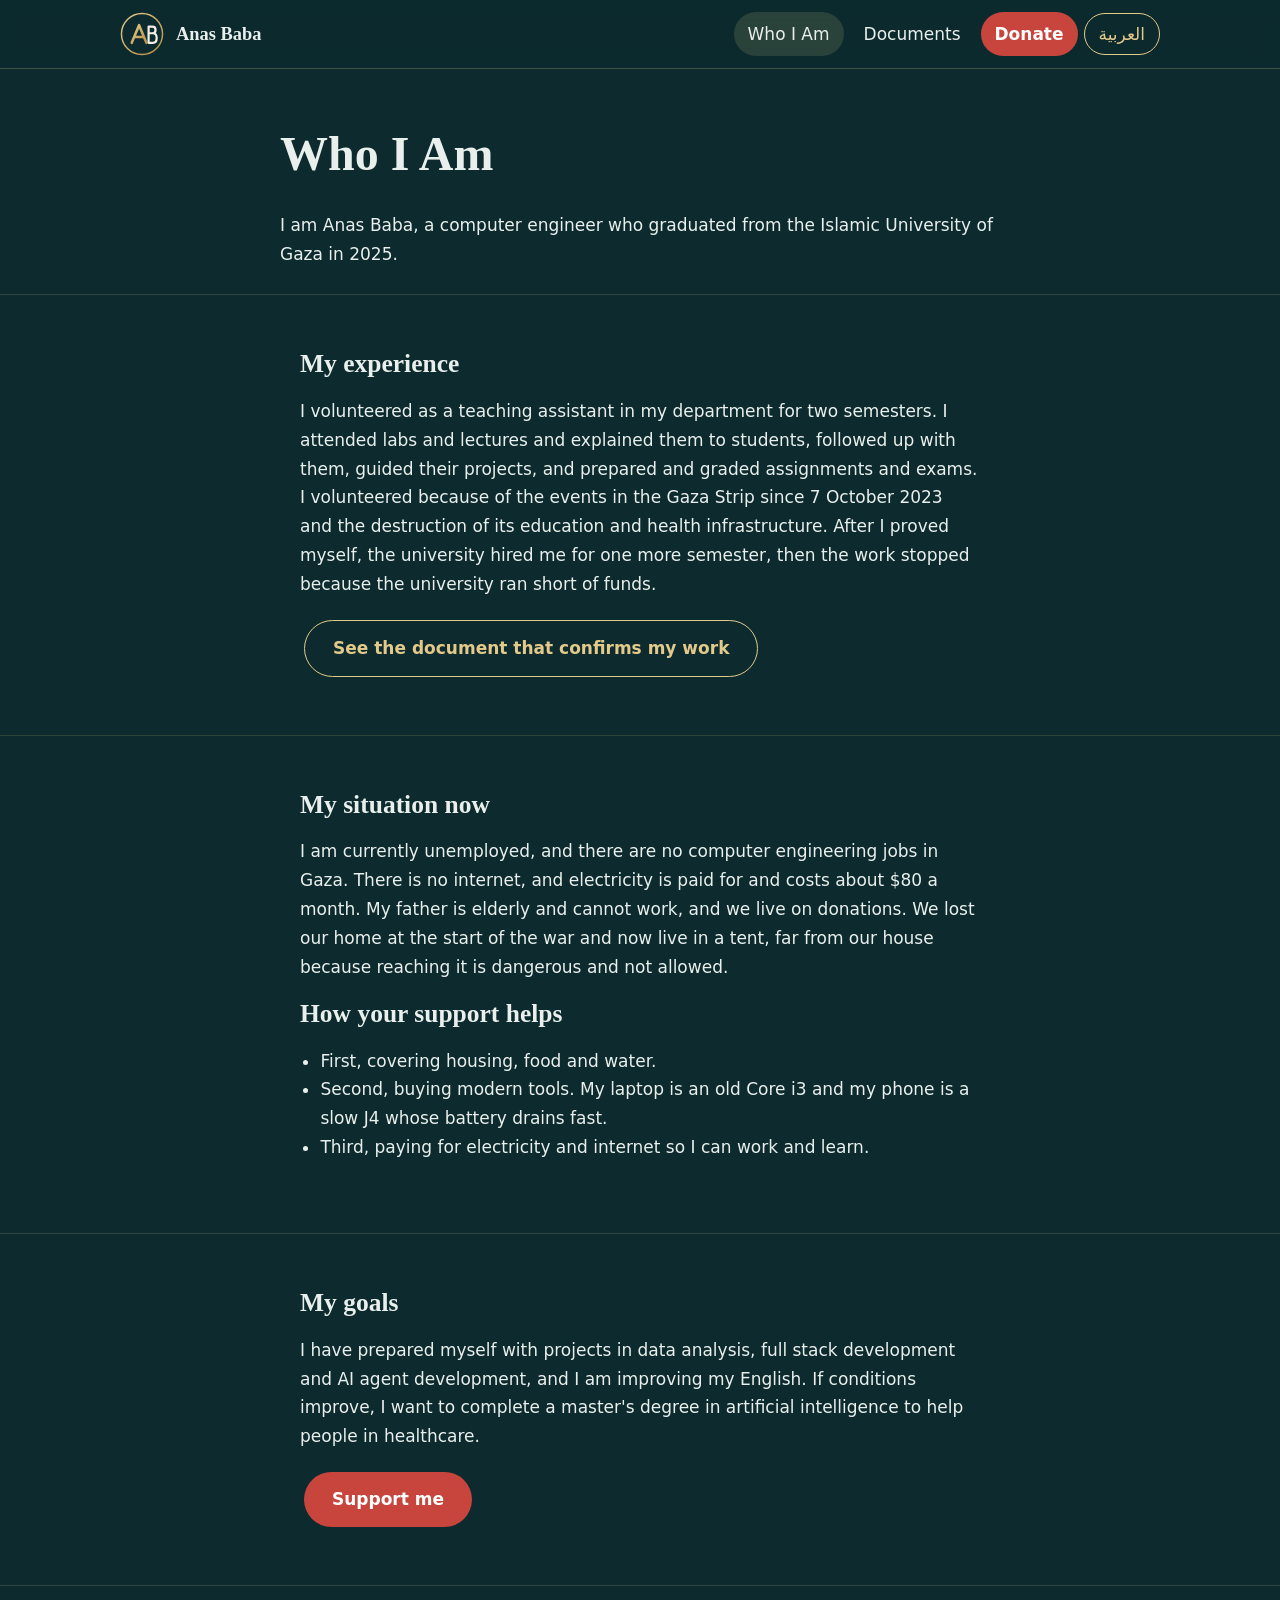
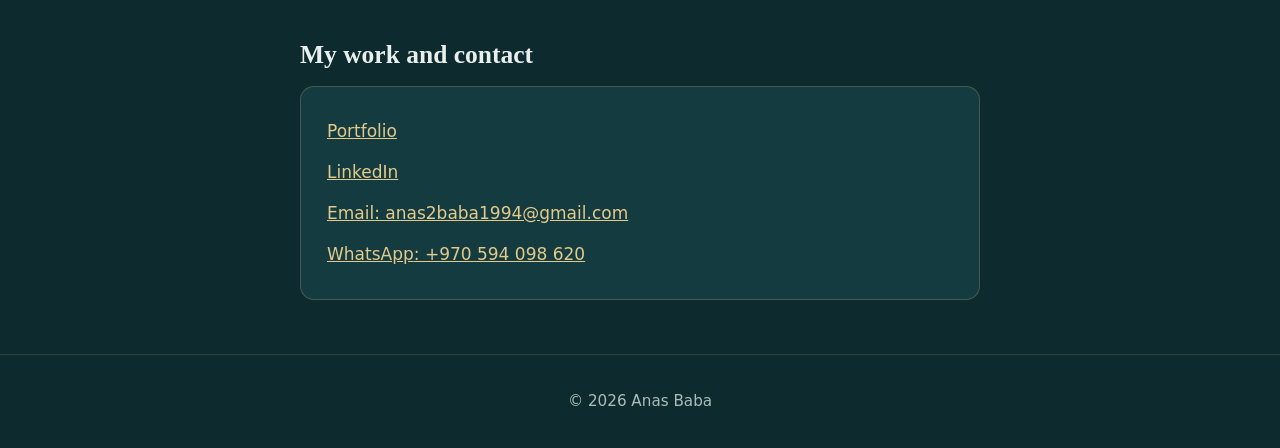
==== about.html @ 1e53cc51 "feat: add About page (story, situation, goals, links)" ====
<!DOCTYPE html>
<html lang="en" dir="ltr">
<head>
<meta charset="utf-8">
<meta name="viewport" content="width=device-width, initial-scale=1">
<title>About | Anas Baba</title>
<meta name="description" content="Anas Baba, a computer engineer from Gaza, is asking for support to cover basic needs and keep learning.">
<link rel="icon" href="assets/img/logo.svg" type="image/svg+xml">
<link rel="stylesheet" href="css/style.css">
<noscript><style>#loader{display:none}</style></noscript>
</head>
<body>
<div id="loader" role="status" aria-label="Loading"><img src="assets/img/logo.svg" width="96" height="96" alt="Anas Baba logo"><div class="ring"></div></div>
<header><div class="wrap bar">
<a class="brand" href="index.html"><img src="assets/img/logo.svg" width="44" height="44" alt=""><span data-i18n="brand">Anas Baba</span></a>
<nav aria-label="Main">
<a href="about.html" data-i18n="nav.about" aria-current="page">Who I Am</a>
<a href="documents.html" data-i18n="nav.docs">Documents</a>
<a class="donate" href="donate.html" data-i18n="nav.donate">Donate</a>
<button id="lang" type="button" aria-label="Language">العربية</button>
</nav></div></header>
<main>
<div class="wrap narrow page-title"><h1 data-i18n="a.t">Who I Am</h1>
<p data-i18n="a.intro">I am Anas Baba, a computer engineer who graduated from the Islamic University of Gaza in 2025.</p></div>
<section class="block"><div class="wrap narrow">
<h2 data-i18n="a.exp.t">My experience</h2>
<p data-i18n="a.exp">I volunteered as a teaching assistant in my department for two semesters. I attended labs and lectures and explained them to students, followed up with them, guided their projects, and prepared and graded assignments and exams. I volunteered because of the events in the Gaza Strip since 7 October 2023 and the destruction of its education and health infrastructure. After I proved myself, the university hired me for one more semester, then the work stopped because the university ran short of funds.</p>
<a class="btn ghost" href="documents.html" data-i18n="a.doc">See the document that confirms my work</a>
</div></section>
<section class="block"><div class="wrap narrow">
<h2 data-i18n="a.now.t">My situation now</h2>
<p data-i18n="a.now">I am currently unemployed, and there are no computer engineering jobs in Gaza. There is no internet, and electricity is paid for and costs about $80 a month. My father is elderly and cannot work, and we live on donations. We lost our home at the start of the war and now live in a tent, far from our house because reaching it is dangerous and not allowed.</p>
<h2 data-i18n="a.help.t">How your support helps</h2>
<ul class="clean"><li data-i18n="a.help1">First, covering housing, food and water.</li><li data-i18n="a.help2">Second, buying modern tools. My laptop is an old Core i3 and my phone is a slow J4 whose battery drains fast.</li><li data-i18n="a.help3">Third, paying for electricity and internet so I can work and learn.</li></ul>
</div></section>
<section class="block"><div class="wrap narrow">
<h2 data-i18n="a.goal.t">My goals</h2>
<p data-i18n="a.goal">I have prepared myself with projects in data analysis, full stack development and AI agent development, and I am improving my English. If conditions improve, I want to complete a master's degree in artificial intelligence to help people in healthcare.</p>
<a class="btn primary" href="donate.html" data-i18n="h.support">Support me</a>
</div></section>
<section class="block"><div class="wrap narrow links">
<h2 data-i18n="a.links.t">My work and contact</h2>
<div class="panel">
<a href="https://anas94-ba.github.io/Portfolio/#" target="_blank" rel="noopener" data-i18n="a.port">Portfolio</a>
<a href="https://www.linkedin.com/in/anasmustafababa/" target="_blank" rel="noopener" data-i18n="a.li">LinkedIn</a>
<a href="mailto:anas2baba1994@gmail.com"><span data-i18n="a.mail">Email</span>: anas2baba1994@gmail.com</a>
<a href="https://wa.me/970594098620" target="_blank" rel="noopener"><span data-i18n="a.wa">WhatsApp</span>: +970 594 098 620</a>
</div></div></section>
</main>
<footer><div class="wrap" data-i18n="f">© 2026 Anas Baba</div></footer>
<script src="js/main.js"></script>
</body>
</html>
---- css/style.css ----
:root{--ink:#0d2b2e;--ink2:#143c40;--sand:#e3c98a;--paper:#f6f4ee;--text:#e9efec;--muted:#a9bdb9;--red:#c8453d;--r:14px}
*{box-sizing:border-box}
html{scroll-behavior:smooth}
body{margin:0;background:var(--ink);color:var(--text);font:17px/1.7 "Segoe UI",system-ui,-apple-system,Tahoma,sans-serif}
h1,h2,h3{font-family:Georgia,"Palatino Linotype",Palatino,"Traditional Arabic",serif;line-height:1.2;margin:0 0 .6em;font-weight:600}
a{color:var(--sand)}
img{max-width:100%;height:auto}
:focus-visible{outline:3px solid var(--sand);outline-offset:3px}
.wrap{max-width:1080px;margin:0 auto;padding:0 20px}
/* loader */
#loader{position:fixed;inset:0;z-index:99;background:var(--ink);display:grid;place-content:center;justify-items:center;gap:26px;transition:opacity .5s,visibility .5s}
#loader.hide{opacity:0;visibility:hidden}
#loader img{width:96px;height:96px}
.ring{width:54px;height:54px;border:4px solid rgba(227,201,138,.2);border-top-color:var(--sand);border-radius:50%;animation:spin .9s linear infinite}
@keyframes spin{to{transform:rotate(360deg)}}
/* header */
header{position:sticky;top:0;z-index:20;background:rgba(13,43,46,.92);backdrop-filter:blur(10px);border-bottom:1px solid rgba(227,201,138,.25)}
.bar{display:flex;align-items:center;gap:18px;min-height:68px;flex-wrap:wrap}
.brand{display:flex;align-items:center;gap:12px;text-decoration:none;color:var(--text);font:600 1.15rem Georgia,serif;margin-inline-end:auto}
.brand img{width:44px;height:44px}
nav{display:flex;gap:6px;align-items:center;flex-wrap:wrap}
nav a{color:var(--text);text-decoration:none;padding:8px 14px;border-radius:999px}
nav a:hover,nav a[aria-current]{background:rgba(227,201,138,.14)}
nav a.donate{background:var(--red);color:#fff;font-weight:600}
nav a.donate:hover{background:#d8564d}
#lang{background:none;border:1px solid var(--sand);color:var(--sand);border-radius:999px;padding:6px 14px;cursor:pointer;font:inherit}
/* slider */
.slider{padding:44px 0 26px;overflow:hidden}
.stage{position:relative;height:clamp(230px,40vw,540px);direction:ltr}
.slide{position:absolute;inset-block:0;left:50%;width:min(66%,940px);margin:0;border-radius:var(--r);overflow:hidden;transition:transform .7s cubic-bezier(.2,.7,.2,1),filter .7s,opacity .7s;transform:translateX(-50%);opacity:0;pointer-events:none;box-shadow:0 24px 60px rgba(0,0,0,.45)}
.slide img{display:block;width:100%;height:100%;object-fit:cover}
.slide figcaption{position:absolute;inset-inline:0;bottom:0;padding:34px 22px 16px;background:linear-gradient(transparent,rgba(5,20,22,.85));font:600 1.1rem Georgia,serif}
.slide[data-pos="0"]{opacity:1;z-index:3;pointer-events:auto}
.slide[data-pos="-1"]{opacity:.9;z-index:2;transform:translateX(-112%) scale(.84);filter:blur(7px) brightness(.65)}
.slide[data-pos="1"]{opacity:.9;z-index:2;transform:translateX(12%) scale(.84);filter:blur(7px) brightness(.65)}
.slide[data-pos="-1"] figcaption,.slide[data-pos="1"] figcaption{opacity:0}
.ctrl{display:flex;justify-content:center;align-items:center;gap:14px;margin-top:22px;direction:ltr}
.ctrl button{width:44px;height:44px;border-radius:50%;border:1px solid var(--sand);background:none;color:var(--sand);font-size:1.2rem;cursor:pointer}
.ctrl button:hover{background:rgba(227,201,138,.15)}
.dots{display:flex;gap:8px}
.dots button{width:10px;height:10px;padding:0;border:0;background:rgba(227,201,138,.35)}
.dots button[aria-current="true"]{background:var(--sand);width:28px;border-radius:6px}
/* hero + sections */
.hero{text-align:center;padding:30px 0 10px}
.hero h1{font-size:clamp(2rem,5vw,3.4rem)}
.hero p{max-width:640px;margin:0 auto 1.4em;color:var(--muted);font-size:1.15rem}
.btn{display:inline-block;padding:13px 28px;border-radius:999px;text-decoration:none;font-weight:600;margin:4px}
.btn.primary{background:var(--red);color:#fff}
.btn.primary:hover{background:#d8564d}
.btn.ghost{border:1px solid var(--sand);color:var(--sand)}
.btn.wa{background:#1f9d55;color:#fff}
section.block{padding:54px 0;border-top:1px solid rgba(227,201,138,.15)}
.page-title{padding:56px 0 8px}
.page-title h1{font-size:clamp(2rem,4.5vw,3rem)}
.narrow{max-width:720px}
.panel{background:var(--ink2);border:1px solid rgba(227,201,138,.22);border-radius:var(--r);padding:24px 26px}
.grid{display:grid;grid-template-columns:repeat(auto-fit,minmax(260px,1fr));gap:18px}
.muted{color:var(--muted)}
ul.clean{padding-inline-start:1.2em}
.links a{display:block;padding:6px 0}
footer{padding:34px 0;text-align:center;color:var(--muted);border-top:1px solid rgba(227,201,138,.15);font-size:.95rem}
/* rtl */
html[dir=rtl] body{font-family:"Segoe UI",Tahoma,"Noto Naskh Arabic",sans-serif;line-height:1.9}
@media(max-width:640px){.slide{width:72%}.slide[data-pos="-1"]{transform:translateX(-104%) scale(.82)}.slide[data-pos="1"]{transform:translateX(4%) scale(.82)}}
@media(prefers-reduced-motion:reduce){*{animation-duration:.01ms!important;transition-duration:.01ms!important}}
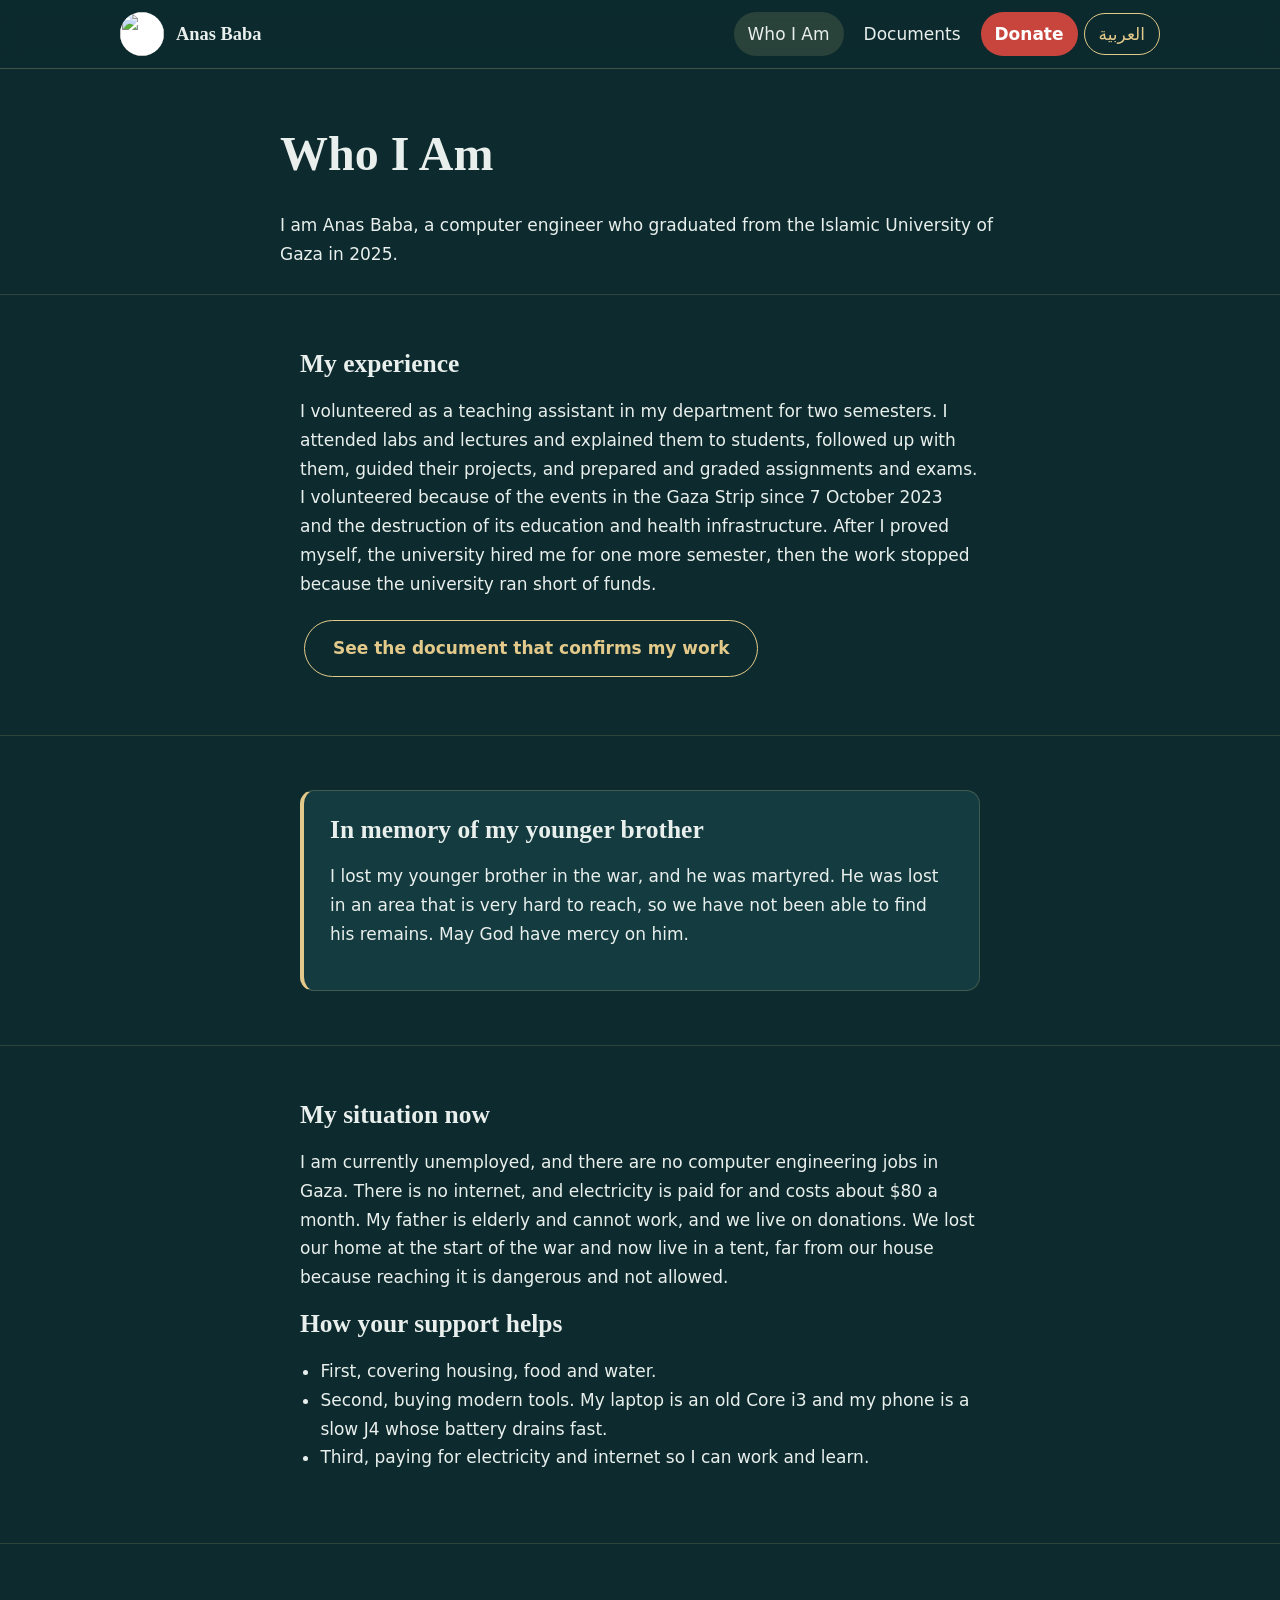
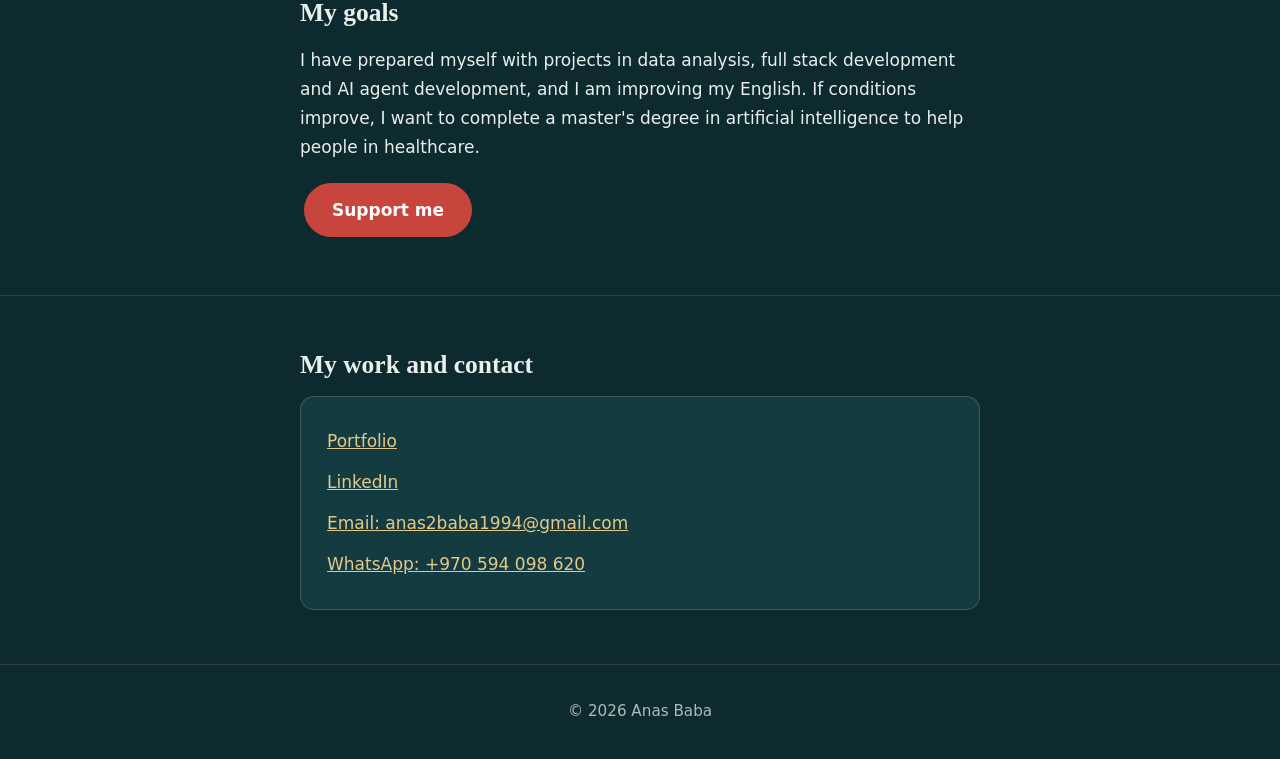
==== commit 160d1cd4: "feat: add memorial section for my brother (EN/AR)" ====
--- a/about.html
+++ b/about.html
@@ -5,14 +5,14 @@
 <meta name="viewport" content="width=device-width, initial-scale=1">
 <title>About | Anas Baba</title>
 <meta name="description" content="Anas Baba, a computer engineer from Gaza, is asking for support to cover basic needs and keep learning.">
-<link rel="icon" href="assets/img/logo.svg" type="image/svg+xml">
+<link rel="icon" href="assets/img/logo.webp" type="image/webp">
 <link rel="stylesheet" href="css/style.css">
 <noscript><style>#loader{display:none}</style></noscript>
 </head>
 <body>
-<div id="loader" role="status" aria-label="Loading"><img src="assets/img/logo.svg" width="96" height="96" alt="Anas Baba logo"><div class="ring"></div></div>
+<div id="loader" role="status" aria-label="Loading"><img src="assets/img/logo.webp" width="96" height="96" alt="Anas Baba logo"><div class="ring"></div></div>
 <header><div class="wrap bar">
-<a class="brand" href="index.html"><img src="assets/img/logo.svg" width="44" height="44" alt=""><span data-i18n="brand">Anas Baba</span></a>
+<a class="brand" href="index.html"><img src="assets/img/logo.webp" width="44" height="44" alt=""><span data-i18n="brand">Anas Baba</span></a>
 <nav aria-label="Main">
 <a href="about.html" data-i18n="nav.about" aria-current="page">Who I Am</a>
 <a href="documents.html" data-i18n="nav.docs">Documents</a>
@@ -26,6 +26,10 @@
 <h2 data-i18n="a.exp.t">My experience</h2>
 <p data-i18n="a.exp">I volunteered as a teaching assistant in my department for two semesters. I attended labs and lectures and explained them to students, followed up with them, guided their projects, and prepared and graded assignments and exams. I volunteered because of the events in the Gaza Strip since 7 October 2023 and the destruction of its education and health infrastructure. After I proved myself, the university hired me for one more semester, then the work stopped because the university ran short of funds.</p>
 <a class="btn ghost" href="documents.html" data-i18n="a.doc">See the document that confirms my work</a>
+</div></section>
+<section class="block"><div class="wrap narrow">
+<div class="panel memorial"><h2 data-i18n="a.bro.t">In memory of my younger brother</h2>
+<p data-i18n="a.bro">I lost my younger brother in the war, and he was martyred. He was lost in an area that is very hard to reach, so we have not been able to find his remains. May God have mercy on him.</p></div>
 </div></section>
 <section class="block"><div class="wrap narrow">
 <h2 data-i18n="a.now.t">My situation now</h2>
--- a/css/style.css
+++ b/css/style.css
@@ -63,3 +63,5 @@
 html[dir=rtl] body{font-family:"Segoe UI",Tahoma,"Noto Naskh Arabic",sans-serif;line-height:1.9}
 @media(max-width:640px){.slide{width:72%}.slide[data-pos="-1"]{transform:translateX(-104%) scale(.82)}.slide[data-pos="1"]{transform:translateX(4%) scale(.82)}}
 @media(prefers-reduced-motion:reduce){*{animation-duration:.01ms!important;transition-duration:.01ms!important}}
+.memorial{border-inline-start:4px solid var(--sand)}
+#loader img,.brand img{border-radius:50%;background:#fff}
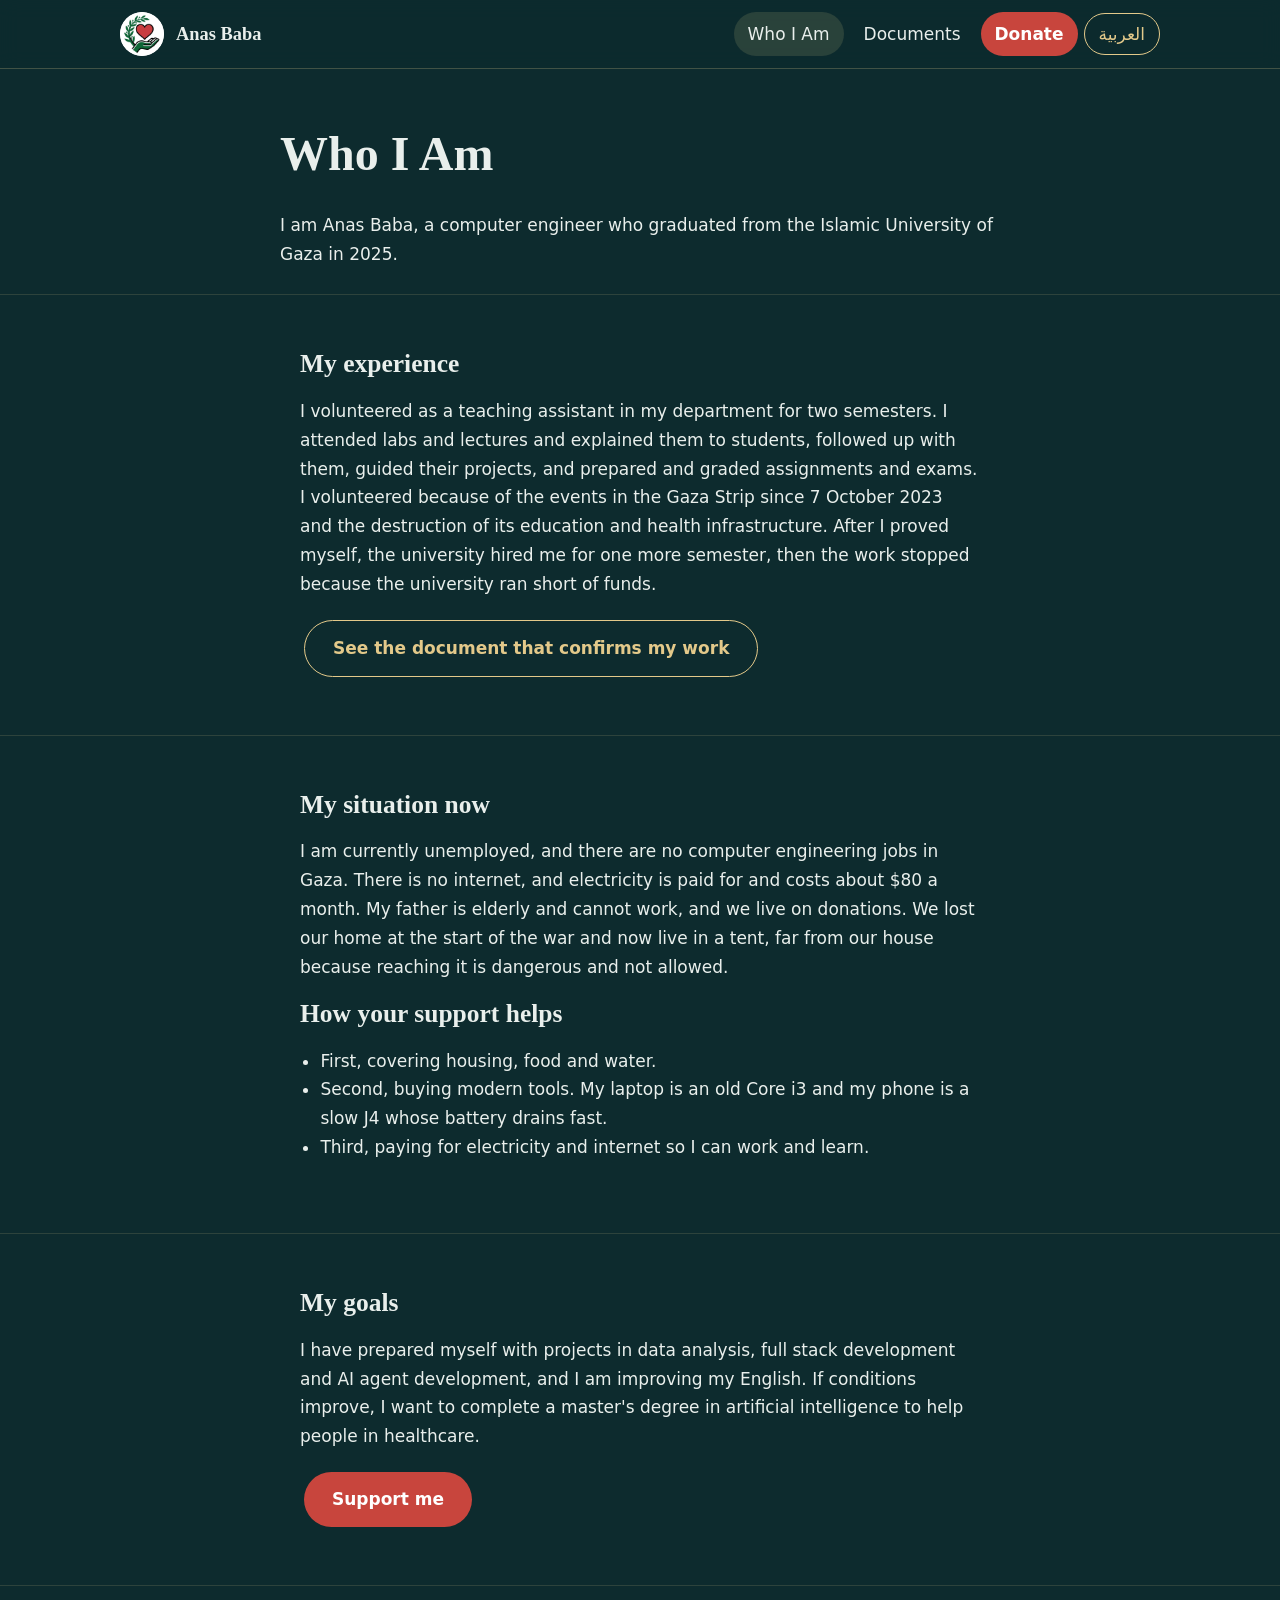
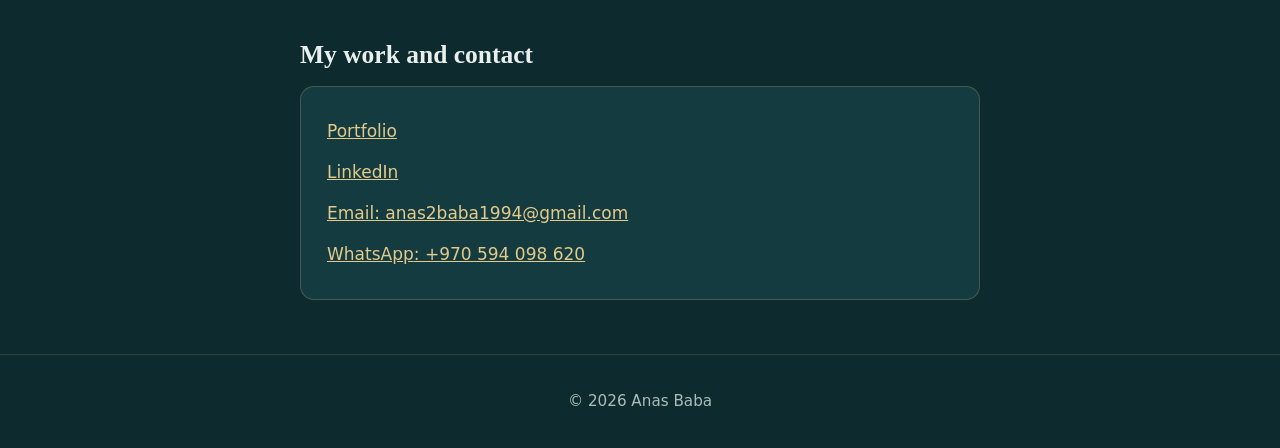
==== commit c0a1f65f: "feat: replace placeholder with the real logo (round webp)" ====
--- a/about.html
+++ b/about.html
@@ -28,10 +28,6 @@
 <a class="btn ghost" href="documents.html" data-i18n="a.doc">See the document that confirms my work</a>
 </div></section>
 <section class="block"><div class="wrap narrow">
-<div class="panel memorial"><h2 data-i18n="a.bro.t">In memory of my younger brother</h2>
-<p data-i18n="a.bro">I lost my younger brother in the war, and he was martyred. He was lost in an area that is very hard to reach, so we have not been able to find his remains. May God have mercy on him.</p></div>
-</div></section>
-<section class="block"><div class="wrap narrow">
 <h2 data-i18n="a.now.t">My situation now</h2>
 <p data-i18n="a.now">I am currently unemployed, and there are no computer engineering jobs in Gaza. There is no internet, and electricity is paid for and costs about $80 a month. My father is elderly and cannot work, and we live on donations. We lost our home at the start of the war and now live in a tent, far from our house because reaching it is dangerous and not allowed.</p>
 <h2 data-i18n="a.help.t">How your support helps</h2>
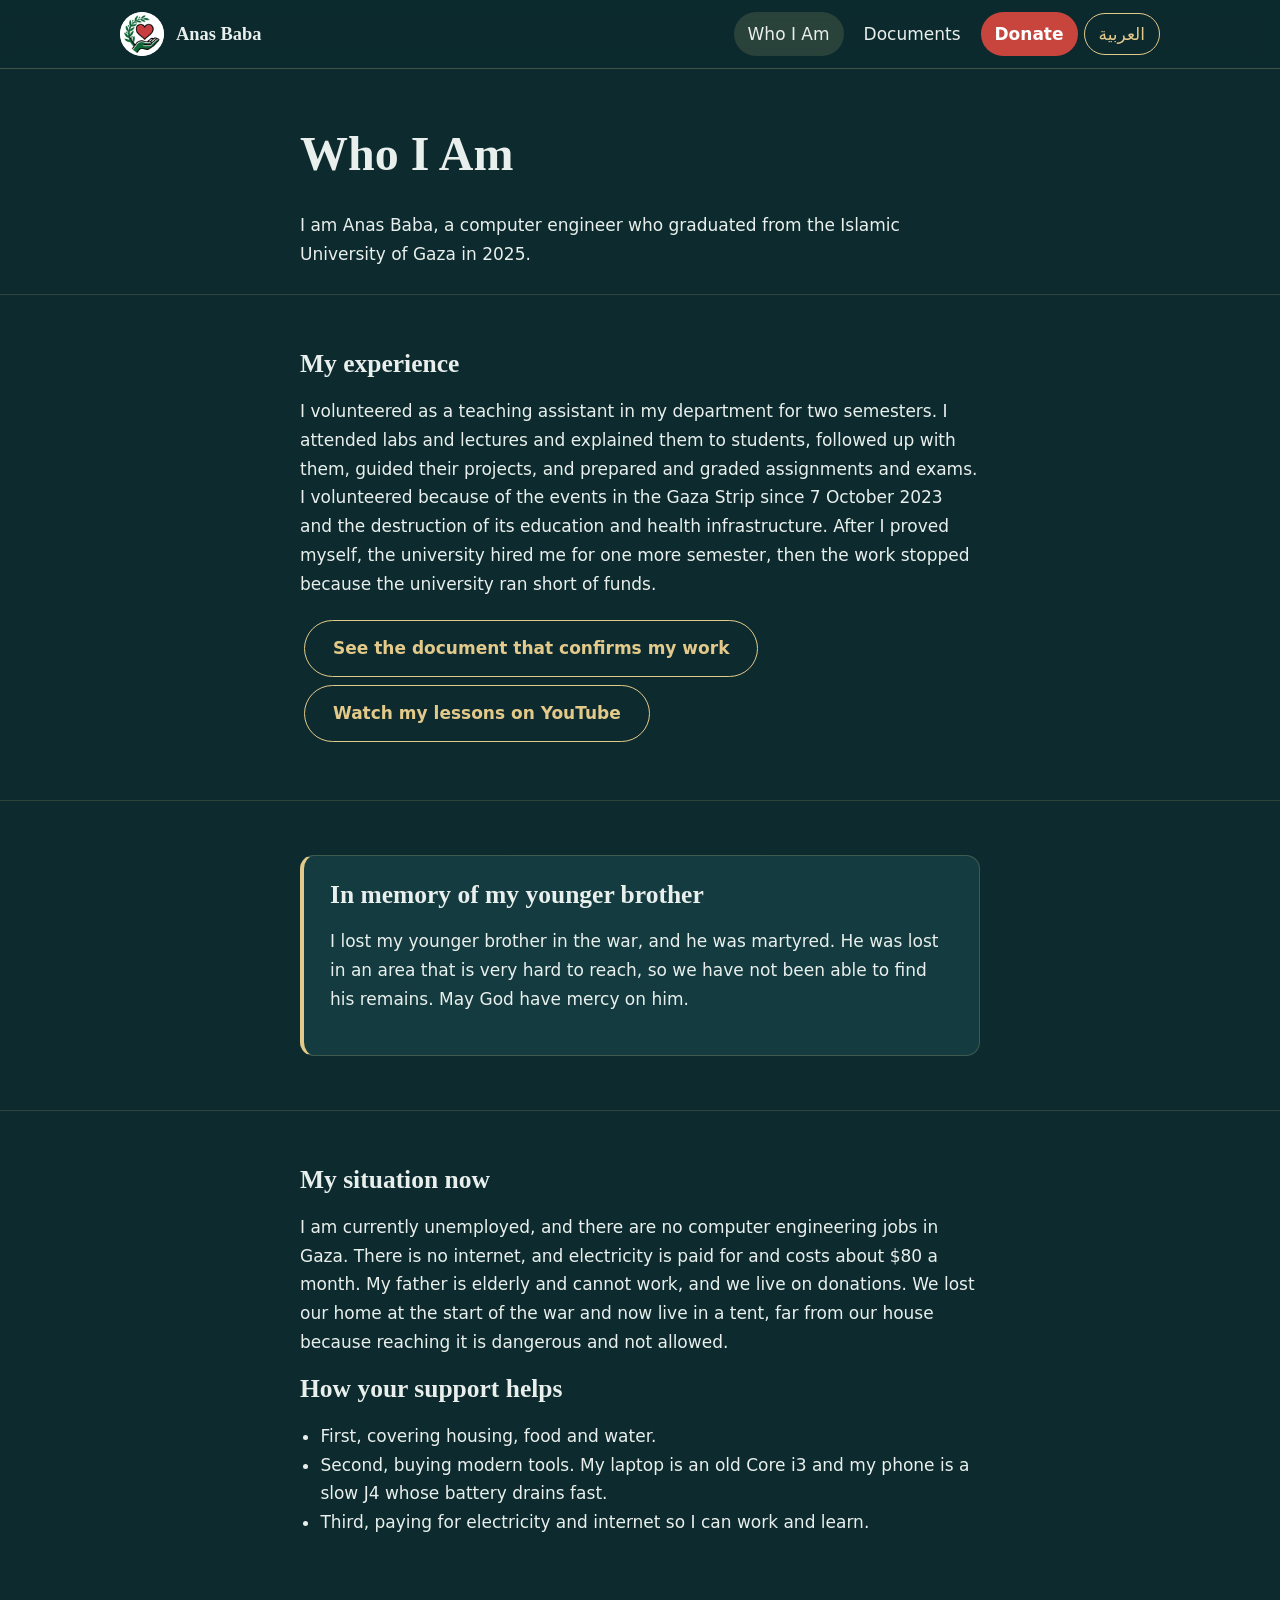
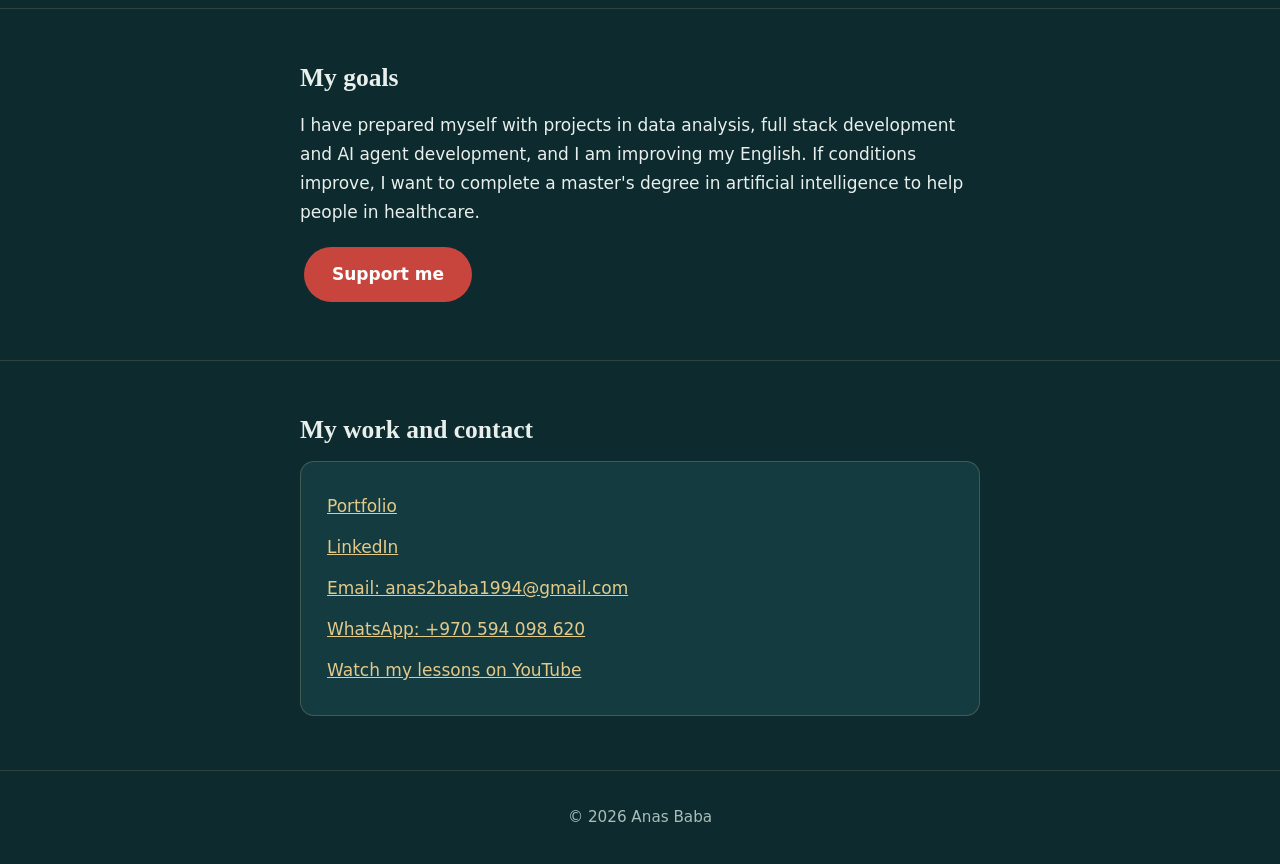
==== commit 40790961: "update-images" ====
--- a/about.html
+++ b/about.html
@@ -4,7 +4,6 @@
 <meta charset="utf-8">
 <meta name="viewport" content="width=device-width, initial-scale=1">
 <title>About | Anas Baba</title>
-<meta name="description" content="Anas Baba, a computer engineer from Gaza, is asking for support to cover basic needs and keep learning.">
 <link rel="icon" href="assets/img/logo.webp" type="image/webp">
 <link rel="stylesheet" href="css/style.css">
 <noscript><style>#loader{display:none}</style></noscript>
@@ -20,12 +19,19 @@
 <button id="lang" type="button" aria-label="Language">العربية</button>
 </nav></div></header>
 <main>
-<div class="wrap narrow page-title"><h1 data-i18n="a.t">Who I Am</h1>
-<p data-i18n="a.intro">I am Anas Baba, a computer engineer who graduated from the Islamic University of Gaza in 2025.</p></div>
+<section class="page-title"><div class="wrap narrow">
+<h1 data-i18n="a.t">Who I Am</h1>
+<p data-i18n="a.intro">I am Anas Baba, a computer engineer who graduated from the Islamic University of Gaza in 2025.</p>
+</div></section>
 <section class="block"><div class="wrap narrow">
 <h2 data-i18n="a.exp.t">My experience</h2>
 <p data-i18n="a.exp">I volunteered as a teaching assistant in my department for two semesters. I attended labs and lectures and explained them to students, followed up with them, guided their projects, and prepared and graded assignments and exams. I volunteered because of the events in the Gaza Strip since 7 October 2023 and the destruction of its education and health infrastructure. After I proved myself, the university hired me for one more semester, then the work stopped because the university ran short of funds.</p>
 <a class="btn ghost" href="documents.html" data-i18n="a.doc">See the document that confirms my work</a>
+<a class="btn ghost" href="https://www.youtube.com/@anasbaba-ix8pc/playlists" target="_blank" rel="noopener" data-i18n="a.yt">Watch my lessons on YouTube</a>
+</div></section>
+<section class="block"><div class="wrap narrow">
+<div class="panel memorial"><h2 data-i18n="a.bro.t">In memory of my younger brother</h2>
+<p data-i18n="a.bro">I lost my younger brother in the war, and he was martyred. He was lost in an area that is very hard to reach, so we have not been able to find his remains. May God have mercy on him.</p></div>
 </div></section>
 <section class="block"><div class="wrap narrow">
 <h2 data-i18n="a.now.t">My situation now</h2>
@@ -45,6 +51,7 @@
 <a href="https://www.linkedin.com/in/anasmustafababa/" target="_blank" rel="noopener" data-i18n="a.li">LinkedIn</a>
 <a href="mailto:anas2baba1994@gmail.com"><span data-i18n="a.mail">Email</span>: anas2baba1994@gmail.com</a>
 <a href="https://wa.me/970594098620" target="_blank" rel="noopener"><span data-i18n="a.wa">WhatsApp</span>: +970 594 098 620</a>
+<a href="https://www.youtube.com/@anasbaba-ix8pc/playlists" target="_blank" rel="noopener" data-i18n="a.yt">Watch my lessons on YouTube</a>
 </div></div></section>
 </main>
 <footer><div class="wrap" data-i18n="f">© 2026 Anas Baba</div></footer>
